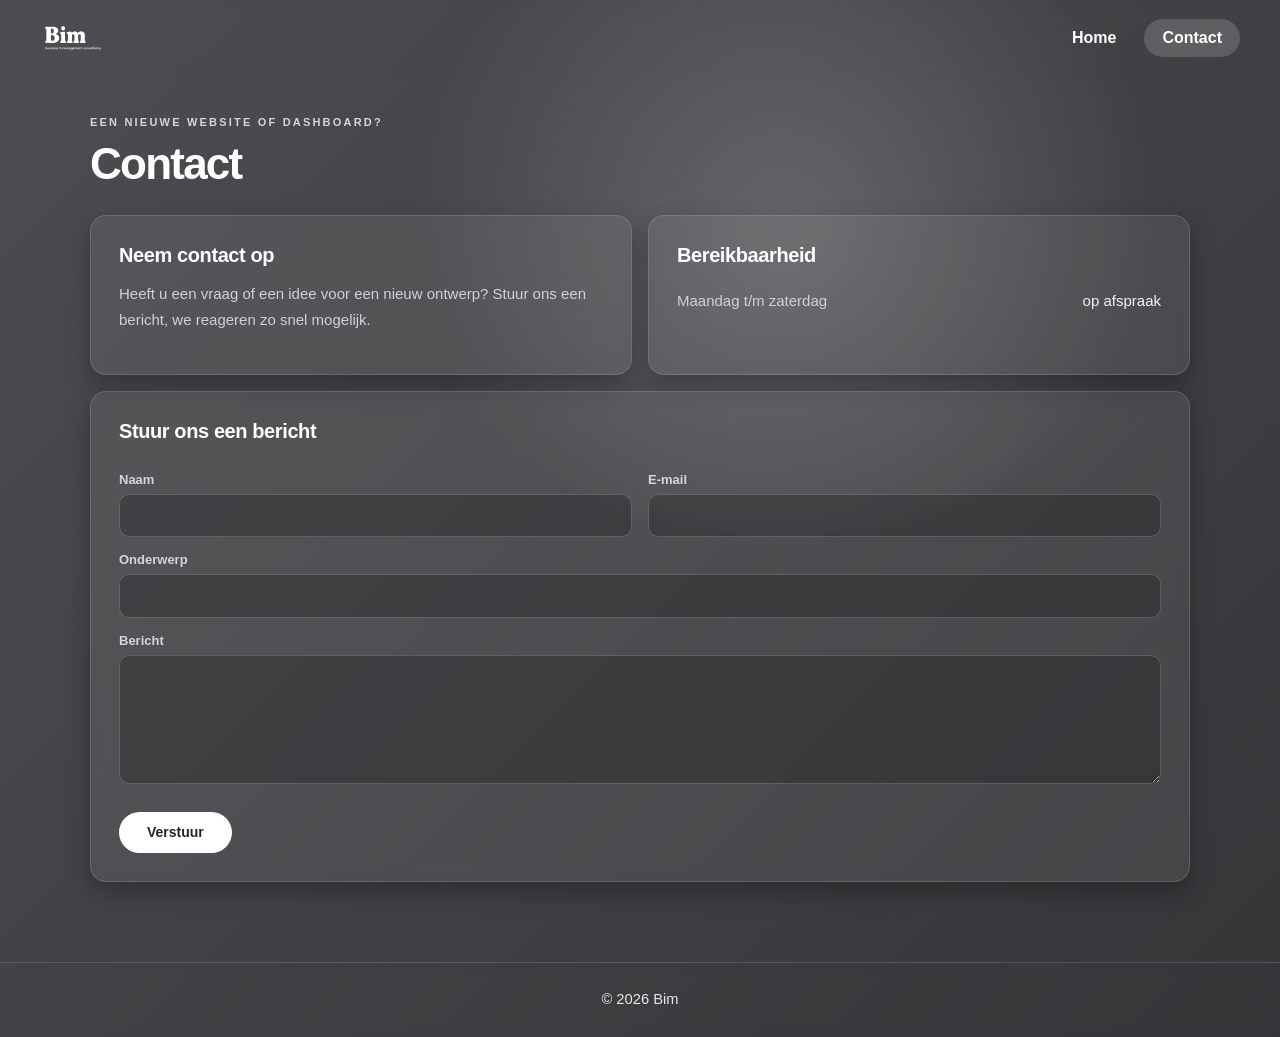
==== contact.html @ 5eb895ed "update" ====
<!DOCTYPE html>
<html lang="nl">

<head>
    <meta charset="UTF-8">
    <meta name="viewport" content="width=device-width, initial-scale=1.0">

    <title>Contact – Bim</title>
    <meta name="description" content="Neem contact op met Bim voor een nieuw webdesign of een dashboard op maat.">

    <link rel="icon" href="images/favicon.ico">
    <link rel="stylesheet" href="css/normalize.css">
    <link rel="stylesheet" href="css/style.css">
    <link rel="stylesheet" href="css/contact.css">
</head>

<body>
    <header class="site-header">
        <div class="header-container">
            <a href="index.html" class="site-logo">
                <img src="images/logo.png" alt="Webdesign">
            </a>

            <nav class="main-nav" aria-label="Hoofdmenu">
                <a href="index.html">Home</a>
                <a href="contact.html" class="active" aria-current="page">Contact</a>
            </nav>
        </div>
    </header>

    <main class="page">
        <p class="eyebrow">Een nieuwe website of dashboard?</p>
        <h1>Contact</h1>

        <div class="contact-wrap">
            <div class="contact-grid">
                <section class="glass">
                    <h2>Neem contact op</h2>
                    <p>Heeft u een vraag of een idee voor een nieuw ontwerp? Stuur ons een bericht, we reageren zo snel mogelijk.</p>
                    <!-- <ul class="contact-list">
                        <li><span>E-mail</span><a href="mailto:info@voorbeeld.nl">info@voorbeeld.nl</a></li>
                        <li><span>Telefoon</span><a href="tel:+31600000000">06 00 00 00 00</a></li>
                        <li><span>Plaats</span><span>Apeldoorn</span></li>
                    </ul> -->
                </section>

                <section class="glass">
                    <h2>Bereikbaarheid</h2>
                    <ul class="contact-list">
                        <li><span>Maandag t/m zaterdag</span><span>op afspraak</span></li>
                        <!-- <li><span>Zaterdag</span><span>Op afspraak</span></li>
                        <li><span>Zondag</span><span>Gesloten</span></li> -->
                    </ul>
                </section>
            </div>

            <section class="glass">
                <h2>Stuur ons een bericht</h2>
                <!-- Vervang de actie door je eigen formsubmit-adres -->
                <form class="contact-form" action="https://formsubmit.co/JOUW-EMAILADRES" method="POST">
                    <input type="hidden" name="_captcha" value="true">
                    <input type="hidden" name="_template" value="table">
                    <input type="hidden" name="_subject" value="Nieuw bericht via Bim">
                    <input class="honeypot" type="text" name="_honey" tabindex="-1" autocomplete="off" aria-hidden="true">

                    <div class="form-row">
                        <div>
                            <label for="name">Naam</label>
                            <input type="text" id="name" name="name" autocomplete="name" required>
                        </div>
                        <div>
                            <label for="email">E-mail</label>
                            <input type="email" id="email" name="email" autocomplete="email" required>
                        </div>
                    </div>

                    <label for="subject">Onderwerp</label>
                    <input type="text" id="subject" name="subject" required>

                    <label for="message">Bericht</label>
                    <textarea id="message" name="message" rows="6" required></textarea>

                    <button class="send-btn" type="submit">Verstuur</button>
                </form>
            </section>
        </div>
    </main>

    <footer class="site-footer">
        <div class="container footer-content">
            <p>© 2026 Bim</p>
        </div>
    </footer>
</body>

</html>
---- css/style.css ----
* { box-sizing: border-box; }

html { min-height: 100%; overflow-x: clip; }

body {
  margin: 0;
  min-height: 100vh;
  display: flex;
  flex-direction: column;
  font-family: Inter, Arial, Helvetica, sans-serif;
  color: #f4f5f6;
  background: linear-gradient(135deg, #4b4d50 0%, #343638 100%);
}

/* ---------- HEADER ---------- */
.site-header {
  position: sticky;
  top: 0;
  left: 0;
  z-index: 1000;
  flex-shrink: 0;
  width: 100%;
  min-height: 76px;
  background: transparent;
  backdrop-filter: blur(6px);
  -webkit-backdrop-filter: blur(6px);
}

.header-container {
  width: min(1200px, calc(100% - 40px));
  min-height: 76px;
  margin: 0 auto;
  display: flex;
  align-items: center;
  justify-content: space-between;
  gap: 25px;
}

/* Logo heeft een witte achtergrond: toon het in originele kleuren op een wit label */
.site-logo img {
  display: block;
  width: 80px;
  height: auto;
  filter: none;
  background: #ffffff;
  border-radius: 8px;
  padding: 4px;
}

.main-nav { display: flex; align-items: center; gap: 10px; }

.main-nav a {
  color: #ffffff;
  text-decoration: none;
  font-size: 16px;
  font-weight: 600;
  padding: 10px 18px;
  border-radius: 30px;
  transition: background 0.3s ease, color 0.3s ease;
}

.main-nav a:hover,
.main-nav a.active { background: rgba(255, 255, 255, 0.16); color: #ffffff; }

/* ---------- HOOFDCONTAINER ---------- */
main.page {
  position: relative;
  flex: 1;
  width: 100%;
  margin: 0;
  padding: 20px 0 0;
  background: transparent;
  box-shadow: none;
  border-radius: 0;
  overflow-x: clip;
  isolation: isolate;
}

main.page::before {
  content: "";
  position: absolute;
  width: 780px;
  height: 620px;
  top: -160px;
  right: 8%;
  border-radius: 50%;
  background: radial-gradient(circle, rgba(220, 223, 226, 0.22) 0%, rgba(180, 183, 187, 0.08) 55%, transparent 75%);
  pointer-events: none;
  z-index: -1;
}

main.page > .eyebrow,
main.page > h1,
main.page > .gallery,
main.page > .hint {
  width: min(1100px, calc(100% - 40px));
  margin-left: auto;
  margin-right: auto;
}

.eyebrow {
  margin-top: 20px;
  margin-bottom: 12px;
  color: #d4d7da;
  font-size: 11px;
  font-weight: 700;
  letter-spacing: 0.2em;
  text-transform: uppercase;
}

h1 {
  margin-top: 0;
  margin-bottom: 28px;
  color: #ffffff;
  font-size: clamp(30px, 4.5vw, 44px);
  font-weight: 800;
  line-height: 1.06;
  letter-spacing: -0.04em;
}

/* ---------- AUTO GALERIJ ---------- */
.gallery { display: flex; gap: 10px; height: clamp(220px, 32vw, 310px); margin-bottom: 24px; }

.card {
  position: relative;
  flex: 1;
  min-width: 0;
  overflow: hidden;
  border-radius: 12px;
  background: #3a3c3f;
  box-shadow: 0 10px 24px rgba(0, 0, 0, 0.28);
  transition: flex 0.65s cubic-bezier(0.2, 0.8, 0.2, 1), transform 0.4s ease;
  isolation: isolate;
}

.card:hover { flex: 3.5; transform: translateY(-3px); }

.card img {
  width: 100%;
  height: 100%;
  display: block;
  object-fit: cover;
  filter: grayscale(1) brightness(0.78);
  transition: filter 0.55s ease, transform 0.8s ease;
}

.card:hover img { filter: grayscale(0) brightness(1); transform: scale(1.055); }

.card::after {
  content: "";
  position: absolute;
  inset: 45% 0 0;
  background: linear-gradient(transparent, rgba(20, 21, 23, 0.75));
  opacity: 0;
  transition: opacity 0.4s ease;
  pointer-events: none;
}

.card:hover::after { opacity: 1; }

.card span {
  position: absolute;
  z-index: 2;
  left: 15px;
  bottom: 14px;
  color: #ffffff;
  font-size: 12px;
  font-weight: 700;
  letter-spacing: 0.08em;
  text-transform: uppercase;
  white-space: nowrap;
  opacity: 0;
  transform: translateY(7px);
  transition: opacity 0.35s ease, transform 0.35s ease;
}

.card:hover span { opacity: 1; transform: translateY(0); }

.hint { margin-top: 18px; margin-bottom: 56px; color: #cfd2d6; font-size: 12px; text-align: center; }

/* ---------- STRANDFOTO + TEKST ---------- */
.banner-break {
  position: relative;
  width: 100%;
  min-height: 440px;
  display: flex;
  align-items: center;
  justify-content: center;
  text-align: center;
  overflow: hidden;
}

.banner-break .banner-bg {
  position: absolute;
  inset: 0;
  width: 100%;
  height: 100%;
  object-fit: cover;
  z-index: 0;
}

.banner-break::after { content: ""; position: absolute; inset: 0; background: rgba(0, 0, 0, 0.35); z-index: 1; }

.banner-break .intro-text { position: relative; z-index: 2; max-width: 650px; margin: 0 auto; padding: 3rem 1.5rem; }

.intro-text h2 {
  margin: 0 0 18px;
  color: #ffffff;
  font-family: Georgia, serif;
  font-size: clamp(27px, 4vw, 38px);
}

.intro-text p:not(.eyebrow) { margin: 0; color: #f0f2f5; font-size: 15px; line-height: 1.9; }

/* ---------- AUTO5 ACHTERGROND + FLIPBOOK ---------- */
.lower-section {
  position: relative;
  width: 100%;
  background-image: url('../images/auto5.avif');
  background-size: cover;
  background-position: center;
  padding: 4.5rem 1.5rem 6rem;
  overflow: hidden;
}

.lower-section::before {
  content: "";
  position: absolute;
  inset: 0;
  background: linear-gradient(25deg, rgba(0, 0, 0, 0.88) 0%, rgba(84, 81, 78, 0.72) 48%, rgba(235, 235, 235, 0.563) 50%, rgba(220, 220, 220, 0.75) 100%);
  z-index: 0;
  pointer-events: none;
}

.book-section { position: relative; z-index: 1; display: flex; flex-direction: column; align-items: center; padding-bottom: 30px; }

.book-section h2 {
  font-family: Arial, sans-serif;
  font-size: 13px;
  letter-spacing: 4px;
  color: #222426;
  font-weight: 700;
  margin-bottom: 40px;
  text-align: center;
}

.flipbook { position: relative; width: min(460px, 100%); aspect-ratio: 600 / 410; perspective: 1800px; cursor: pointer; }

.flip-canvas {
  display: block;
  width: 100%;
  height: 100%;
  transition: transform 1.1s cubic-bezier(0.4, 0, 0.2, 1);
  filter: drop-shadow(0 18px 18px rgba(0, 0, 0, 0.35));
}

.leaf {
  position: absolute;
  inset: 0;
  transform-origin: left center;
  transform-style: preserve-3d;
  transition: transform 0.8s cubic-bezier(0.2, 0.7, 0.2, 1);
  z-index: calc(10 - var(--i));
}

.leaf .front,
.leaf .back {
  position: absolute;
  inset: 0;
  backface-visibility: hidden;
  border-radius: 4px 12px 12px 4px;
  overflow: hidden;
  box-shadow: 0 10px 25px rgba(0, 0, 0, 0.35);
}

.leaf .back { transform: rotateY(180deg); border-radius: 12px 4px 4px 12px; }

.photo-leaf { position: relative; }
.photo-leaf img { width: 100%; height: 100%; object-fit: cover; display: block; }

.photo-leaf::after {
  content: "";
  position: absolute;
  inset: 38% 0 0;
  background: linear-gradient(transparent, rgba(0, 0, 0, 0.8));
  pointer-events: none;
}

.page-text {
  position: absolute;
  left: 18px;
  right: 18px;
  bottom: 18px;
  z-index: 2;
  color: #ffffff;
  text-align: left;
  pointer-events: none;
}

.page-tag {
  display: inline-block;
  font-size: 10px;
  font-weight: 700;
  letter-spacing: 0.16em;
  text-transform: uppercase;
  color: #d4d7da;
  margin-bottom: 5px;
}

.page-text h3 { margin: 0 0 5px; font-size: 18px; font-weight: 800; line-height: 1.15; }
.page-text p { margin: 0; font-size: 12px; line-height: 1.45; color: #f0f2f5; }

.book-controls { margin-top: 28px; display: flex; gap: 14px; }

.book-controls button {
  padding: 10px 20px;
  border: none;
  border-radius: 30px;
  background: #232527;
  color: #ffffff;
  font-size: 13px;
  font-weight: 600;
  cursor: pointer;
  transition: background 0.3s ease, transform 0.2s ease;
}

.book-controls button:hover { background: #000000; transform: translateY(-2px); }
.book-controls button:disabled { opacity: 0.35; cursor: default; transform: none; }

/* ---------- TELEFOON MOCKUP ---------- */
.phone-showcase {
  position: relative;
  width: 100%;
  padding: 5rem 20px 4.5rem;
  background: linear-gradient(135deg, #4b4d50 0%, #343638 100%);
  text-align: center;
  overflow: hidden;
  isolation: isolate;
}

.phone-showcase::before {
  content: "";
  position: absolute;
  width: 720px;
  height: 580px;
  top: -120px;
  left: 10%;
  border-radius: 50%;
  background: radial-gradient(circle, rgba(220, 223, 226, 0.2) 0%, rgba(180, 183, 187, 0.07) 55%, transparent 75%);
  pointer-events: none;
  z-index: -1;
}

.showcase-header { max-width: 600px; margin: 0 auto 10px; }
.showcase-header .eyebrow { margin-top: 0; }

.showcase-header h2 {
  margin: 0;
  color: #ffffff;
  font-size: clamp(26px, 4vw, 36px);
  font-weight: 800;
  letter-spacing: -0.03em;
}

/* Lettergrootte volgt de breedte van de telefoon: zelfde verhouding op laptop en mobiel */
.stage {
  --pw: min(58vw, 260px);
  --fs: calc(var(--pw) * 0.86);
  --bezel: calc(var(--pw) * 0.005);
  position: relative;
  width: 100%;
  max-width: 900px;
  margin: 20px auto 0;
  padding-top: calc(var(--fs) * 0.65); /* kleiner getal = telefoon bedekt meer van de letters */
  display: flex;
  justify-content: center;
}

/* "Bim" in kleurverloop, gecentreerd, half achter de telefoon */
.word {
  position: absolute;
  top: 0;
  left: 50%;
  transform: translateX(-50%);
  padding: 0.1em 0.05em;
  font-family: Inter, "Arial Black", Arial, sans-serif;
  font-size: var(--fs);
  font-weight: 900;
  letter-spacing: -0.04em;
  line-height: 1;
  background: linear-gradient(90deg, #1e4b87 0%, #1e4b87 22%, #2e8fa0 50%, #8fc08a 80%, #a9d3a0 100%);
  -webkit-background-clip: text;
  background-clip: text;
  color: transparent;
  pointer-events: none;
  user-select: none;
  white-space: nowrap;
  z-index: 0;
}

.phone {
  position: relative;
  z-index: 1;
  width: var(--pw);
  aspect-ratio: 9 / 19.8;
  padding: var(--bezel);
  background: #08080a;
  border-radius: 11% / 5%;
  box-shadow: 0 0 0 2px #d8d5df, 0 0 0 3px #9b97a6, 0 20px 40px rgba(0, 0, 0, 0.45);
  will-change: transform;
}

.phone::before,
.phone::after {
  content: "";
  position: absolute;
  right: -5px;
  width: 3px;
  background: #bdb9c6;
  border-radius: 0 2px 2px 0;
}

.phone::before { top: 22%; height: 6%; }
.phone::after { top: 32%; height: 11%; }

.screen {
  position: relative;
  width: 100%;
  height: 100%;
  border-radius: calc(11% - var(--bezel)) / calc(5% - var(--bezel));
  overflow: hidden;
  background: linear-gradient(135deg, #4b4d50 0%, #343638 100%);
}

.notch {
  position: absolute;
  top: 0;
  left: 50%;
  z-index: 5;
  width: 15%;
  height: 3%;
  transform: translateX(-50%);
  background: #08080a;
  border-radius: 0 0 100% 100%;
  pointer-events: none;
}

/* Tijd linksboven */
.status-time {
  position: absolute;
  top: 0;
  left: 0;
  right: 0;
  z-index: 4;
  padding: calc(var(--pw) * 0.045) 0 calc(var(--pw) * 0.03) calc(var(--pw) * 0.11);
  color: #ffffff;
  font-size: calc(var(--pw) * 0.042);
  font-weight: 700;
  line-height: 1;
  letter-spacing: 0.01em;
  background: linear-gradient(#4b4d50 55%, rgba(75, 77, 80, 0));
  pointer-events: none;
}

/* Balkje midden onderaan */
.home-bar {
  position: absolute;
  bottom: calc(var(--pw) * 0.03);
  left: 50%;
  z-index: 5;
  width: 34%;
  height: calc(var(--pw) * 0.016);
  min-height: 3px;
  transform: translateX(-50%);
  background: rgba(255, 255, 255, 0.85);
  border-radius: 999px;
  pointer-events: none;
}

.phone-scroll {
  width: 100%;
  height: 100%;
  overflow-y: auto;
  overflow-x: hidden;
  text-align: left;
  scrollbar-width: thin;
  scrollbar-color: rgba(255, 255, 255, 0.35) transparent;
}

.phone-scroll::-webkit-scrollbar { width: 4px; }
.phone-scroll::-webkit-scrollbar-track { background: transparent; margin: 14px 0; }
.phone-scroll::-webkit-scrollbar-thumb { background: rgba(255, 255, 255, 0.32); border-radius: 999px; }
.phone-scroll::-webkit-scrollbar-thumb:hover { background: rgba(255, 255, 255, 0.55); }

.p-header { display: flex; flex-direction: column; align-items: center; gap: 8px; padding: 34px 12px 10px; }

/* Zelfde logo-aanpak als in de header */
.p-header img {
  width: 56px;
  height: auto;
  filter: none;
  background: #ffffff;
  border-radius: 6px;
  padding: 3px;
}

.p-nav { display: flex; gap: 6px; }
.p-nav span { font-size: 10px; font-weight: 600; color: #ffffff; padding: 4px 10px; border-radius: 20px; }
.p-nav span.active { background: rgba(255, 255, 255, 0.16); }

.p-hero { padding: 10px 14px 18px; }

.p-eyebrow {
  margin: 0 0 6px;
  color: #d4d7da;
  font-size: 7.5px;
  font-weight: 700;
  letter-spacing: 0.16em;
  text-transform: uppercase;
}

.p-hero h3 {
  margin: 0 0 14px;
  color: #ffffff;
  font-size: 24px;
  font-weight: 800;
  letter-spacing: -0.04em;
  line-height: 1;
}

.p-gallery { display: flex; gap: 4px; height: 135px; margin-bottom: 12px; }

.p-card {
  position: relative;
  flex: 1;
  min-width: 0;
  border-radius: 7px;
  overflow: hidden;
  background: #3a3c3f;
  transition: flex 0.5s cubic-bezier(0.2, 0.8, 0.2, 1);
}

.p-card:hover { flex: 3.2; }

.p-card img {
  width: 100%;
  height: 100%;
  object-fit: cover;
  display: block;
  filter: grayscale(1) brightness(0.8);
  transition: filter 0.4s ease;
}

.p-card:hover img { filter: grayscale(0) brightness(1); }

.p-card span {
  position: absolute;
  left: 6px;
  bottom: 6px;
  color: #ffffff;
  font-size: 7px;
  font-weight: 700;
  letter-spacing: 0.06em;
  text-transform: uppercase;
  white-space: nowrap;
  opacity: 0;
  transition: opacity 0.3s ease;
}

.p-card:hover span { opacity: 1; }

.p-hint { margin: 0; color: #cfd2d6; font-size: 9px; line-height: 1.45; text-align: center; }

.p-banner {
  position: relative;
  min-height: 240px;
  display: flex;
  align-items: center;
  justify-content: center;
  text-align: center;
  overflow: hidden;
}

.p-banner img { position: absolute; inset: 0; width: 100%; height: 100%; object-fit: cover; }
.p-banner::after { content: ""; position: absolute; inset: 0; background: rgba(0, 0, 0, 0.38); }
.p-banner-text { position: relative; z-index: 2; padding: 24px 14px; }

.p-banner-text h4 {
  margin: 0 0 8px;
  color: #ffffff;
  font-family: Georgia, serif;
  font-size: 19px;
}

.p-banner-text p:not(.p-eyebrow) { margin: 0; color: #f0f2f5; font-size: 10px; line-height: 1.65; }

/* Scroll-animatie: alleen de telefoon drijft mee, de tekst "Bim" blijft gecentreerd */
@keyframes phone-drift {
  to { transform: translateY(24px); }
}

@supports (animation-timeline: view()) {
  @media (prefers-reduced-motion: no-preference) {
    .phone {
      animation: phone-drift linear both;
      animation-timeline: view();
      animation-range: entry 0% exit 100%;
    }
  }
}

/* ---------- FOOTER ---------- */
.site-footer {
  position: relative;
  z-index: 10;
  width: 100%;
  margin-top: 0;
  flex-shrink: 0;
  background: transparent;
  backdrop-filter: blur(6px);
  -webkit-backdrop-filter: blur(6px);
  border-top: 1px solid rgba(255, 255, 255, 0.14);
  padding: 14px 0;
  font-size: 0.92rem;
  color: #e4e6e8;
}

.footer-content {
  width: min(1200px, calc(100% - 40px));
  margin: 0 auto;
  display: flex;
  justify-content: center;
  gap: 12px;
  flex-wrap: wrap;
}

.site-footer a { color: #ffffff; }

/* ---------- RESPONSIVE ---------- */
@media (max-width: 750px) {
  .header-container { flex-direction: column; padding: 12px 0; gap: 10px; }
  .main-nav { justify-content: center; flex-wrap: wrap; }
  .main-nav a { font-size: 13px; padding: 9px 12px; }
}

@media (max-width: 560px) {
  .gallery { height: 190px; gap: 5px; }
  .card:hover { flex: 3; }
  .card span { left: 8px; bottom: 9px; font-size: 9px; }
  .page-text { left: 12px; right: 12px; bottom: 12px; }
  .page-text h3 { font-size: 15px; }
  .page-text p { font-size: 11px; }
}


.site-logo img {
  display: block;
  width: 65px;
  height: auto;
  filter: brightness(0) invert(1);
}

.main-nav {
  display: flex;
  align-items: center;
  gap: 10px;
}


/* 1. LOGO ZONDER WIT VAKJE (WITTE TEKST) */
.site-logo img {
  display: block;
  width: 65px;
  height: auto;
  background: transparent;
  padding: 0;
  border-radius: 0;
  filter: brightness(0) invert(1);
}

.p-header img {
  width: 48px;
  height: auto;
  background: transparent;
  padding: 0;
  border-radius: 0;
  filter: brightness(0) invert(1);
}

/* 2. ZWARTE TEKST ACHTER DE TELEFOON */
.word {
  position: absolute;
  top: 0;
  left: 50%;
  transform: translateX(-50%);
  padding: 0.1em 0.05em;
  font-family: Inter, "Arial Black", Arial, sans-serif;
  font-size: var(--fs);
  font-weight: 900;
  letter-spacing: -0.04em;
  line-height: 1;
  color: #18191b;
  background: none;
  -webkit-background-clip: border-box;
  background-clip: border-box;
  pointer-events: none;
  user-select: none;
  white-space: nowrap;
  z-index: 0;
}

/* 3. SUBTIELE MOBIELE SCROLLBAR OP LAPTOP */
.phone-scroll {
  width: 100%;
  height: 100%;
  overflow-y: auto;
  overflow-x: hidden;
  text-align: left;
  -webkit-overflow-scrolling: touch;
  scrollbar-width: thin;
  scrollbar-color: rgba(255, 255, 255, 0.25) transparent;
}

.phone-scroll::-webkit-scrollbar {
  width: 3px;
}

.phone-scroll::-webkit-scrollbar-track {
  background: transparent;
  margin: 16px 0;
}

.phone-scroll::-webkit-scrollbar-thumb {
  background: rgba(255, 255, 255, 0.25);
  border-radius: 999px;
}

.phone-scroll::-webkit-scrollbar-thumb:hover {
  background: rgba(255, 255, 255, 0.45);
}

/* 4. TIJD LINKSBOVEN IN DE TELEFOON */
.status-time {
  position: absolute;
  top: 0;
  left: 0;
  right: 0;
  z-index: 4;
  text-align: left;
  padding: calc(var(--pw) * 0.048) 0 calc(var(--pw) * 0.03) calc(var(--pw) * 0.09);
  color: #ffffff;
  font-size: calc(var(--pw) * 0.042);
  font-weight: 700;
  line-height: 1;
  letter-spacing: 0.01em;
  background: linear-gradient(#4b4d50 55%, rgba(75, 77, 80, 0));
  pointer-events: none;
}


/* 1. LICHTGRIJZE BIM-LETTERS MIDDEN ACHTER DE TELEFOON */
.word {
  position: absolute;
  top: 0;
  left: 50%;
  transform: translateX(-50%);
  width: 100%;
  text-align: center;
  padding: 0;
  font-family: Inter, "Arial Black", Arial, sans-serif;
  font-size: var(--fs);
  font-weight: 900;
  letter-spacing: -0.02em;
  line-height: 0.95;
  text-transform: uppercase;
  color: rgba(255, 255, 255, 0.14);
  background: none;
  -webkit-background-clip: border-box;
  background-clip: border-box;
  pointer-events: none;
  user-select: none;
  white-space: nowrap;
  z-index: 0;
}

/* 2. ULTRA-DUNNE LICHTGRIJZE SCROLLBAR (FIJNE LIJN) */
.phone-scroll {
  width: 100%;
  height: 100%;
  overflow-y: auto;
  overflow-x: hidden;
  text-align: left;
  -webkit-overflow-scrolling: touch;
  scrollbar-width: thin;
  scrollbar-color: rgba(255, 255, 255, 0.3) transparent;
}

.phone-scroll::-webkit-scrollbar {
  width: 0.05px;
}

.phone-scroll::-webkit-scrollbar-track {
  background: transparent;
  margin: 22px 0;
}

.phone-scroll::-webkit-scrollbar-thumb {
  background: rgba(255, 255, 255, 0.35);
  border-radius: 999px;
}

.phone-scroll::-webkit-scrollbar-thumb:hover {
  background: rgba(255, 255, 255, 0.6);
}


.phone-scroll {
  width: 100%;
  height: 100%;
  overflow-y: auto;
  overflow-x: hidden;
  text-align: left;
  -webkit-overflow-scrolling: touch;
}

/* Voor Chrome, Edge en Safari: heel smal & lichtgrijs doorzichtig */
.phone-scroll::-webkit-scrollbar {
  width: 0.15px;
}

.phone-scroll::-webkit-scrollbar-track {
  background: transparent;
  margin: 24px 0;
}

.phone-scroll::-webkit-scrollbar-thumb {
  background: rgba(255, 255, 255, 0.2);
  border-radius: 999px;
}

.phone-scroll::-webkit-scrollbar-thumb:hover {
  background: rgba(255, 255, 255, 0.35);
}

/* Alleen voor Firefox (die geen webkit-scrollbar ondersteunt) */
@supports not selector(::-webkit-scrollbar) {
  .phone-scroll {
    scrollbar-width: thin;
    scrollbar-color: rgba(255, 255, 255, 0.2) transparent;
  }
}


.phone-scroll {
  width: 100%;
  height: 100%;
  overflow-y: auto;
  overflow-x: hidden;
  text-align: left;
  -webkit-overflow-scrolling: touch;
}

/* Chrome, Edge & Safari: standaard onzichtbaar */
.phone-scroll::-webkit-scrollbar {
  width: 2px;
}

.phone-scroll::-webkit-scrollbar-track {
  background: transparent;
  margin: 24px 0;
}

.phone-scroll::-webkit-scrollbar-thumb {
  background: transparent;
  border-radius: 999px;
}

/* Alleen zichtbaar bij hover over de telefoon */
.phone:hover .phone-scroll::-webkit-scrollbar-thumb {
  background: rgba(255, 255, 255, 0.25);
}

/* Firefox fallback */
@supports not selector(::-webkit-scrollbar) {
  .phone-scroll {
    scrollbar-width: none;
  }
  .phone:hover .phone-scroll {
    scrollbar-width: thin;
    scrollbar-color: rgba(255, 255, 255, 0.25) transparent;
  }
}
---- css/contact.css ----
/* Contactpagina – bouwt voort op style2.css */
.contact-wrap {
  width: min(1100px, calc(100% - 40px));
  margin: 0 auto;
  padding-bottom: 5rem;
}

.contact-grid {
  display: grid;
  grid-template-columns: 1fr 1fr;
  gap: 16px;
  margin-bottom: 16px;
}

.glass {
  background: rgba(255, 255, 255, 0.07);
  border: 1px solid rgba(255, 255, 255, 0.14);
  border-radius: 16px;
  padding: 28px;
  backdrop-filter: blur(6px);
  -webkit-backdrop-filter: blur(6px);
  box-shadow: 0 10px 24px rgba(0, 0, 0, 0.28);
}

.glass h2 {
  margin: 0 0 14px;
  color: #ffffff;
  font-size: 1.25rem;
  font-weight: 800;
  letter-spacing: -0.02em;
}

.glass p {
  margin: 0 0 14px;
  color: #cfd2d6;
  font-size: 15px;
  line-height: 1.7;
}

.contact-list {
  list-style: none;
  margin: 0;
  padding: 0;
}

.contact-list li {
  display: flex;
  justify-content: space-between;
  gap: 16px;
  padding: 11px 0;
  border-bottom: 1px solid rgba(255, 255, 255, 0.12);
  color: #f0f2f5;
  font-size: 15px;
}

.contact-list li:last-child {
  border-bottom: none;
}

.contact-list li span:first-child {
  color: #cfd2d6;
}

.contact-list a {
  color: #ffffff;
  text-decoration: none;
  font-weight: 600;
}

.contact-list a:hover {
  text-decoration: underline;
}

/* Formulier */
.contact-form label {
  display: block;
  margin: 16px 0 6px;
  color: #d4d7da;
  font-size: 13px;
  font-weight: 600;
}

.contact-form input[type="text"],
.contact-form input[type="email"],
.contact-form textarea {
  width: 100%;
  padding: 12px 14px;
  border: 1px solid rgba(255, 255, 255, 0.18);
  border-radius: 10px;
  background: rgba(0, 0, 0, 0.22);
  color: #ffffff;
  font: inherit;
  font-size: 15px;
  transition: border-color 0.3s ease, background 0.3s ease;
}

.contact-form textarea {
  resize: vertical;
}

.contact-form input:focus,
.contact-form textarea:focus {
  outline: none;
  border-color: #ffffff;
  background: rgba(0, 0, 0, 0.35);
}

.form-row {
  display: grid;
  grid-template-columns: 1fr 1fr;
  gap: 16px;
}

.send-btn {
  margin-top: 24px;
  padding: 12px 28px;
  border: none;
  border-radius: 30px;
  background: #ffffff;
  color: #232527;
  font-size: 14px;
  font-weight: 700;
  cursor: pointer;
  transition: transform 0.2s ease, background 0.3s ease;
}

.send-btn:hover {
  background: #e4e6e8;
  transform: translateY(-2px);
}

.honeypot {
  position: absolute;
  left: -9999px;
}

@media (max-width: 750px) {
  .contact-grid,
  .form-row {
    grid-template-columns: 1fr;
    gap: 0;
  }

  .contact-grid {
    gap: 16px;
  }

  .glass {
    padding: 22px;
  }
}
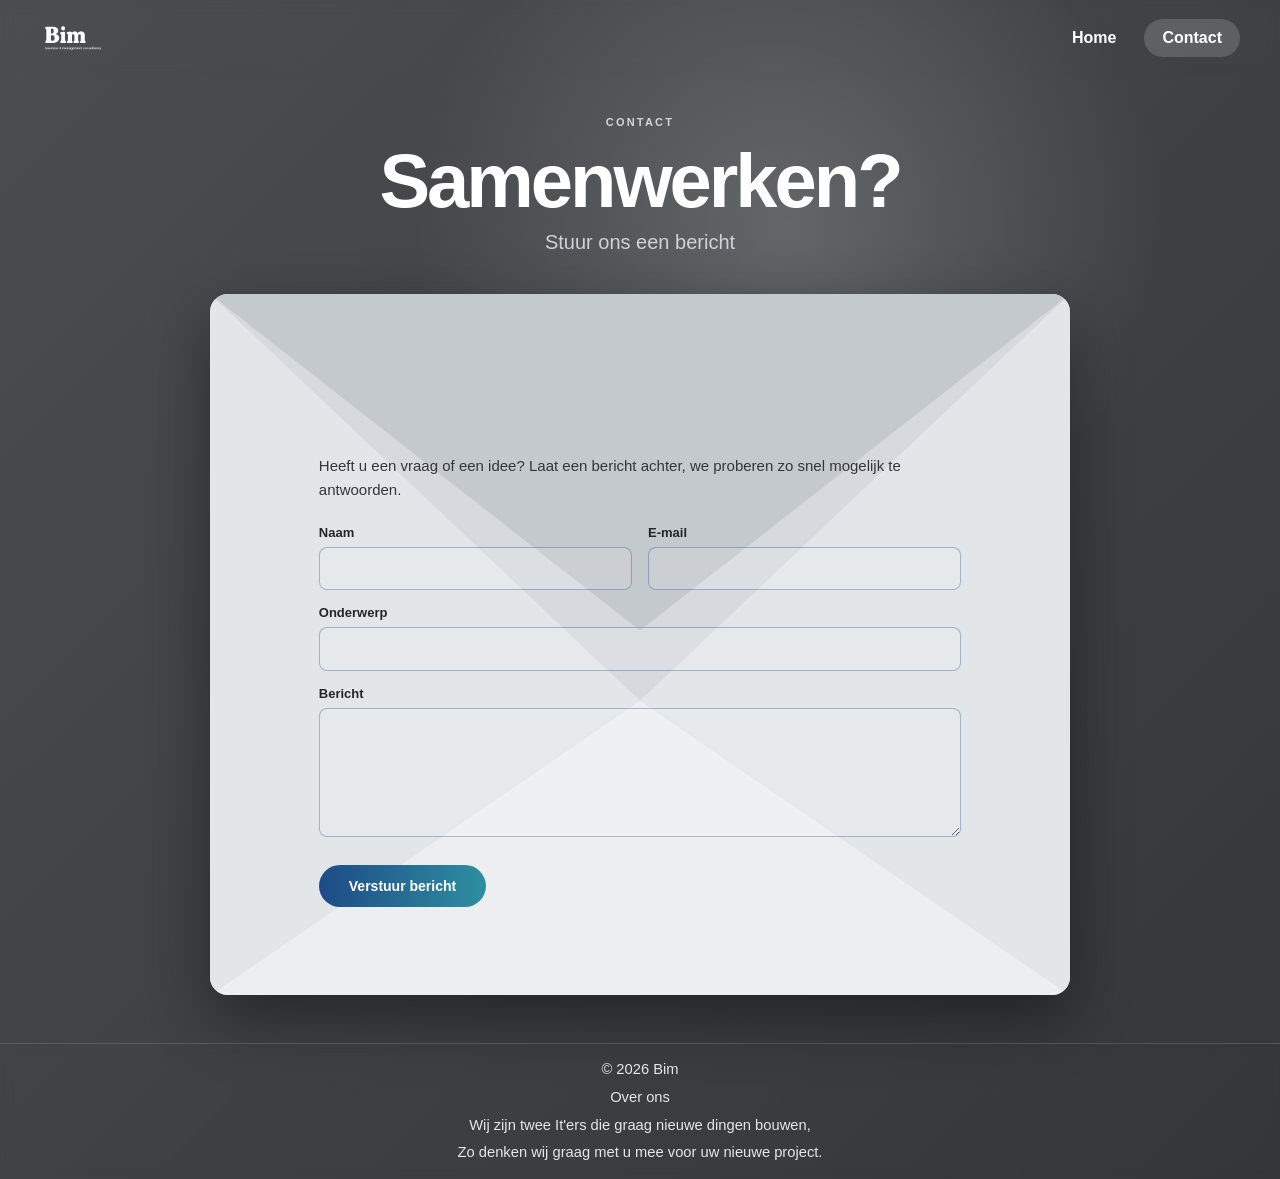
==== commit d53e0967: "update" ====
--- a/contact.html
+++ b/contact.html
@@ -6,7 +6,8 @@
     <meta name="viewport" content="width=device-width, initial-scale=1.0">
 
     <title>Contact – Bim</title>
-    <meta name="description" content="Neem contact op met Bim voor een nieuw webdesign of een dashboard op maat.">
+    <meta name="description"
+        content="Samenwerken? Stuur ons een bericht voor een nieuw webdesign of een dashboard op maat.">
 
     <link rel="icon" href="images/favicon.ico">
     <link rel="stylesheet" href="css/normalize.css">
@@ -29,39 +30,34 @@
     </header>
 
     <main class="page">
-        <p class="eyebrow">Een nieuwe website of dashboard?</p>
-        <h1>Contact</h1>
+        <div class="contact-hero">
+            <p class="eyebrow">Contact</p>
+            <h1>Samenwerken?</h1>
+            <p class="sub">Stuur ons een bericht</p>
+        </div>
 
-        <div class="contact-wrap">
-            <div class="contact-grid">
-                <section class="glass">
-                    <h2>Neem contact op</h2>
-                    <p>Heeft u een vraag of een idee voor een nieuw ontwerp? Stuur ons een bericht, we reageren zo snel mogelijk.</p>
-                    <!-- <ul class="contact-list">
-                        <li><span>E-mail</span><a href="mailto:info@voorbeeld.nl">info@voorbeeld.nl</a></li>
-                        <li><span>Telefoon</span><a href="tel:+31600000000">06 00 00 00 00</a></li>
-                        <li><span>Plaats</span><span>Apeldoorn</span></li>
-                    </ul> -->
-                </section>
+        <!-- ENVELOP MET BRIEF (HET FORMULIER) -->
+        <div class="envelope">
+            <svg class="envelope-art" viewBox="0 0 100 100" preserveAspectRatio="none" aria-hidden="true">
+                <rect width="100" height="100" fill="#d6dade" />
+                <polygon points="0,0 100,0 50,48" fill="#c4c9ce" />
+                <polygon points="0,0 50,58 0,100" fill="#e3e6e9" />
+                <polygon points="100,0 50,58 100,100" fill="#e3e6e9" />
+                <polygon points="0,100 50,58 100,100" fill="#eceef0" />
+            </svg>
 
-                <section class="glass">
-                    <h2>Bereikbaarheid</h2>
-                    <ul class="contact-list">
-                        <li><span>Maandag t/m zaterdag</span><span>op afspraak</span></li>
-                        <!-- <li><span>Zaterdag</span><span>Op afspraak</span></li>
-                        <li><span>Zondag</span><span>Gesloten</span></li> -->
-                    </ul>
-                </section>
-            </div>
+            <section class="letter">
+                <!-- <h2>Gesprek?</h2> -->
+                <p class="letter-intro">Heeft u een vraag of een idee? Laat een bericht achter, we proberen zo snel
+                    mogelijk te antwoorden.</p>
 
-            <section class="glass">
-                <h2>Stuur ons een bericht</h2>
                 <!-- Vervang de actie door je eigen formsubmit-adres -->
                 <form class="contact-form" action="https://formsubmit.co/JOUW-EMAILADRES" method="POST">
                     <input type="hidden" name="_captcha" value="true">
                     <input type="hidden" name="_template" value="table">
                     <input type="hidden" name="_subject" value="Nieuw bericht via Bim">
-                    <input class="honeypot" type="text" name="_honey" tabindex="-1" autocomplete="off" aria-hidden="true">
+                    <input class="honeypot" type="text" name="_honey" tabindex="-1" autocomplete="off"
+                        aria-hidden="true">
 
                     <div class="form-row">
                         <div>
@@ -80,7 +76,7 @@
                     <label for="message">Bericht</label>
                     <textarea id="message" name="message" rows="6" required></textarea>
 
-                    <button class="send-btn" type="submit">Verstuur</button>
+                    <button class="send-btn" type="submit">Verstuur bericht</button>
                 </form>
             </section>
         </div>
@@ -89,8 +85,11 @@
     <footer class="site-footer">
         <div class="container footer-content">
             <p>© 2026 Bim</p>
+            <p>Over ons</p>
+            <p>Wij zijn twee It'ers die graag nieuwe dingen bouwen,</p>
+            <p>Zo denken wij graag met u mee voor uw nieuwe project.</p>
         </div>
     </footer>
 </body>
 
-</html>
+</html>
--- a/css/style.css
+++ b/css/style.css
@@ -216,7 +216,7 @@
 .lower-section {
   position: relative;
   width: 100%;
-  background-image: url('../images/auto5.avif');
+  background-image: url('../images/auto3.avif');
   background-size: cover;
   background-position: center;
   padding: 4.5rem 1.5rem 6rem;
@@ -625,7 +625,7 @@
   color: #e4e6e8;
 }
 
-.footer-content {
+/* .footer-content {
   width: min(1200px, calc(100% - 40px));
   margin: 0 auto;
   display: flex;
@@ -634,7 +634,22 @@
   flex-wrap: wrap;
 }
 
-.site-footer a { color: #ffffff; }
+.site-footer a { color: #ffffff; } */
+
+.footer-content {
+  width: min(1200px, calc(100% - 40px));
+  margin: 0 auto;
+  display: flex;
+  flex-direction: column;
+  align-items: center;
+  gap: 4px;
+  text-align: center;
+}
+
+.footer-content p {
+  margin: 0;
+  line-height: 1.6;
+}
 
 /* ---------- RESPONSIVE ---------- */
 @media (max-width: 750px) {
--- a/css/contact.css
+++ b/css/contact.css
@@ -1,83 +1,80 @@
 /* Contactpagina – bouwt voort op style2.css */
-.contact-wrap {
+
+.contact-hero {
   width: min(1100px, calc(100% - 40px));
-  margin: 0 auto;
-  padding-bottom: 5rem;
+  margin: 0 auto 40px;
+  text-align: center;
 }
 
-.contact-grid {
-  display: grid;
-  grid-template-columns: 1fr 1fr;
-  gap: 16px;
-  margin-bottom: 16px;
+.contact-hero .eyebrow { margin-top: 20px; }
+
+.contact-hero h1 {
+  margin: 0 0 10px;
+  font-size: clamp(40px, 8vw, 76px);
 }
 
-.glass {
-  background: rgba(255, 255, 255, 0.07);
-  border: 1px solid rgba(255, 255, 255, 0.14);
-  border-radius: 16px;
-  padding: 28px;
-  backdrop-filter: blur(6px);
-  -webkit-backdrop-filter: blur(6px);
-  box-shadow: 0 10px 24px rgba(0, 0, 0, 0.28);
+.contact-hero .sub {
+  margin: 0;
+  color: #cfd2d6;
+  font-size: clamp(16px, 2.4vw, 20px);
 }
 
-.glass h2 {
-  margin: 0 0 14px;
-  color: #ffffff;
-  font-size: 1.25rem;
+/* ---------- ENVELOP ---------- */
+.envelope {
+  position: relative;
+  width: min(860px, calc(100% - 40px));
+  margin: 0 auto 48px;
+  padding: clamp(70px, 12vw, 120px) 0 clamp(28px, 5vw, 48px);
+  border-radius: 18px;
+  isolation: isolate;
+  filter: drop-shadow(0 24px 30px rgba(0, 0, 0, 0.4));
+}
+
+.envelope-art {
+  position: absolute;
+  inset: 0;
+  width: 100%;
+  height: 100%;
+  z-index: -1;
+  border-radius: 18px;
+  overflow: hidden;
+}
+
+/* Transparante brief: de envelop is door het formulier heen zichtbaar */
+.letter {
+  position: relative;
+  width: 84%;
+  margin: 0 auto;
+  padding: clamp(22px, 4vw, 40px);
+  background: transparent;
+  color: #232527;
+  border: 0;
+  border-radius: 0;
+  box-shadow: none;
+  transform: none;
+}
+
+.letter h2 {
+  margin: 0 0 8px;
+  color: #1e4b87;
+  font-size: clamp(1.25rem, 3vw, 1.6rem);
   font-weight: 800;
   letter-spacing: -0.02em;
 }
 
-.glass p {
-  margin: 0 0 14px;
-  color: #cfd2d6;
+.letter-intro {
+  margin: 0 0 8px;
+  color: #33363a;
   font-size: 15px;
-  line-height: 1.7;
+  line-height: 1.6;
 }
 
-.contact-list {
-  list-style: none;
-  margin: 0;
-  padding: 0;
-}
-
-.contact-list li {
-  display: flex;
-  justify-content: space-between;
-  gap: 16px;
-  padding: 11px 0;
-  border-bottom: 1px solid rgba(255, 255, 255, 0.12);
-  color: #f0f2f5;
-  font-size: 15px;
-}
-
-.contact-list li:last-child {
-  border-bottom: none;
-}
-
-.contact-list li span:first-child {
-  color: #cfd2d6;
-}
-
-.contact-list a {
-  color: #ffffff;
-  text-decoration: none;
-  font-weight: 600;
-}
-
-.contact-list a:hover {
-  text-decoration: underline;
-}
-
-/* Formulier */
 .contact-form label {
   display: block;
   margin: 16px 0 6px;
-  color: #d4d7da;
+  color: #232527;
   font-size: 13px;
-  font-weight: 600;
+  font-weight: 700;
 }
 
 .contact-form input[type="text"],
@@ -85,24 +82,23 @@
 .contact-form textarea {
   width: 100%;
   padding: 12px 14px;
-  border: 1px solid rgba(255, 255, 255, 0.18);
-  border-radius: 10px;
-  background: rgba(0, 0, 0, 0.22);
-  color: #ffffff;
+  border: 1px solid rgba(30, 75, 135, 0.35);
+  border-radius: 8px;
+  background: rgba(255, 255, 255, 0.12);
+  color: #232527;
   font: inherit;
   font-size: 15px;
-  transition: border-color 0.3s ease, background 0.3s ease;
+  transition: border-color 0.3s ease, background 0.3s ease, box-shadow 0.3s ease;
 }
 
-.contact-form textarea {
-  resize: vertical;
-}
+.contact-form textarea { resize: vertical; }
 
 .contact-form input:focus,
 .contact-form textarea:focus {
   outline: none;
-  border-color: #ffffff;
-  background: rgba(0, 0, 0, 0.35);
+  border-color: #1e4b87;
+  background: rgba(255, 255, 255, 0.28);
+  box-shadow: 0 0 0 3px rgba(46, 143, 160, 0.2);
 }
 
 .form-row {
@@ -113,39 +109,72 @@
 
 .send-btn {
   margin-top: 24px;
-  padding: 12px 28px;
+  padding: 13px 30px;
   border: none;
   border-radius: 30px;
-  background: #ffffff;
-  color: #232527;
+  background: linear-gradient(90deg, #1e4b87, #2e8fa0);
+  color: #ffffff;
   font-size: 14px;
   font-weight: 700;
   cursor: pointer;
-  transition: transform 0.2s ease, background 0.3s ease;
+  transition: transform 0.2s ease, filter 0.3s ease;
 }
 
-.send-btn:hover {
-  background: #e4e6e8;
-  transform: translateY(-2px);
+.send-btn:hover { transform: translateY(-2px); filter: brightness(1.1); }
+
+.honeypot { position: absolute; left: -9999px; }
+
+/* ---------- INFOKAARTEN ONDER DE ENVELOP ---------- */
+.contact-wrap {
+  width: min(860px, calc(100% - 40px));
+  margin: 0 auto;
+  padding-bottom: 5rem;
 }
 
-.honeypot {
-  position: absolute;
-  left: -9999px;
+.contact-grid {
+  display: grid;
+  grid-template-columns: 1fr 1fr;
+  gap: 16px;
 }
 
+.glass {
+  background: rgba(255, 255, 255, 0.07);
+  border: 1px solid rgba(255, 255, 255, 0.14);
+  border-radius: 16px;
+  padding: 26px;
+  backdrop-filter: blur(6px);
+  -webkit-backdrop-filter: blur(6px);
+  box-shadow: 0 10px 24px rgba(0, 0, 0, 0.28);
+}
+
+.glass h2 {
+  margin: 0 0 12px;
+  color: #ffffff;
+  font-size: 1.15rem;
+  font-weight: 800;
+  letter-spacing: -0.02em;
+}
+
+.contact-list { list-style: none; margin: 0; padding: 0; }
+
+.contact-list li {
+  display: flex;
+  justify-content: space-between;
+  gap: 16px;
+  padding: 10px 0;
+  border-bottom: 1px solid rgba(255, 255, 255, 0.12);
+  color: #f0f2f5;
+  font-size: 15px;
+}
+
+.contact-list li:last-child { border-bottom: none; }
+.contact-list li span:first-child { color: #cfd2d6; }
+.contact-list a { color: #ffffff; text-decoration: none; font-weight: 600; }
+.contact-list a:hover { text-decoration: underline; }
+
+/* ---------- RESPONSIVE ---------- */
 @media (max-width: 750px) {
-  .contact-grid,
-  .form-row {
-    grid-template-columns: 1fr;
-    gap: 0;
-  }
-
-  .contact-grid {
-    gap: 16px;
-  }
-
-  .glass {
-    padding: 22px;
-  }
-}
+  .letter { width: 90%; }
+  .form-row { grid-template-columns: 1fr; gap: 0; }
+  .contact-grid { grid-template-columns: 1fr; }
+}
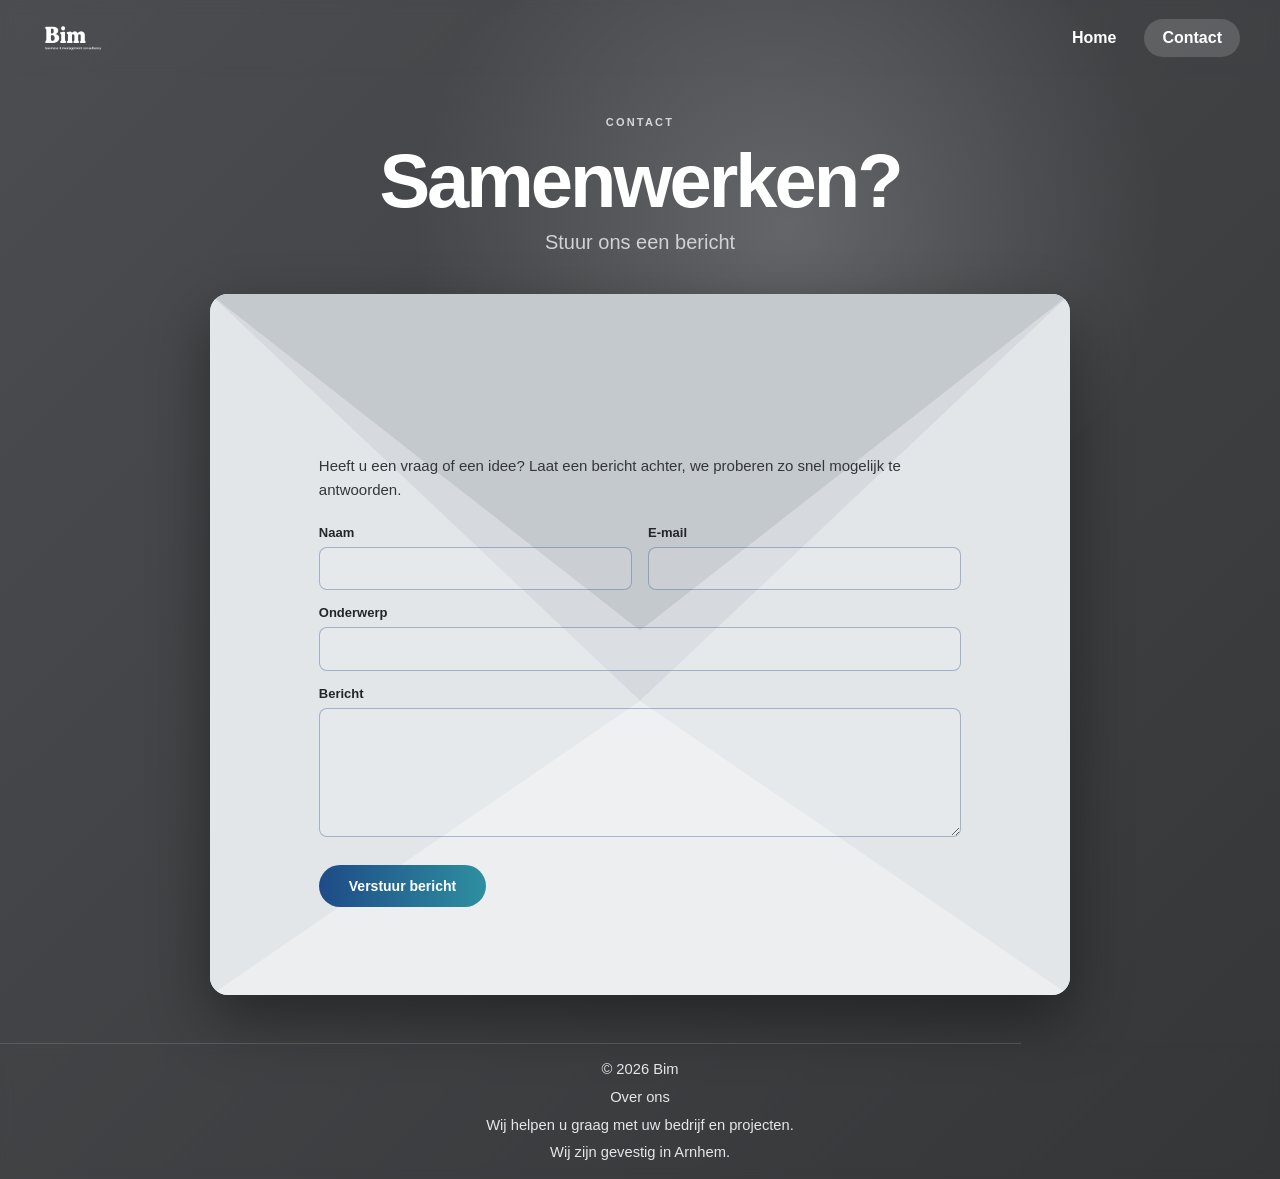
==== commit 8dde49b8: "update" ====
--- a/contact.html
+++ b/contact.html
@@ -86,8 +86,8 @@
         <div class="container footer-content">
             <p>© 2026 Bim</p>
             <p>Over ons</p>
-            <p>Wij zijn twee It'ers die graag nieuwe dingen bouwen,</p>
-            <p>Zo denken wij graag met u mee voor uw nieuwe project.</p>
+            <p>Wij helpen u graag met uw bedrijf en projecten.</p>
+            <p>Wij zijn gevestig in Arnhem.</p>
         </div>
     </footer>
 </body>
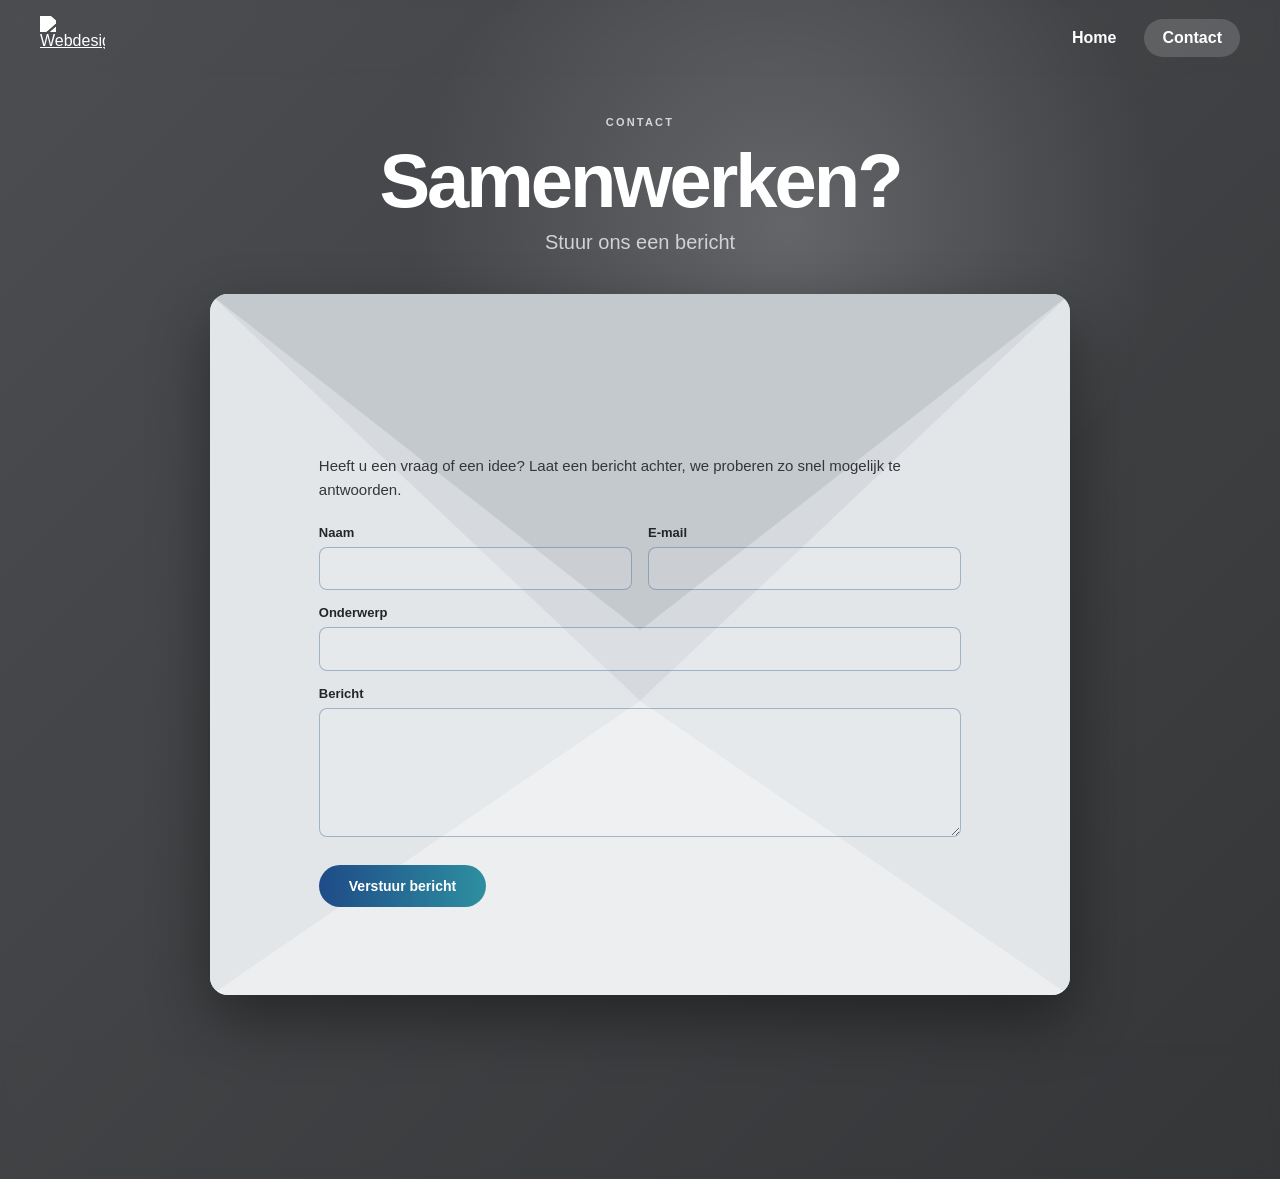
==== commit 4f4dde42: "laden update" ====
--- a/contact.html
+++ b/contact.html
@@ -9,7 +9,7 @@
     <meta name="description"
         content="Samenwerken? Stuur ons een bericht voor een nieuw webdesign of een dashboard op maat.">
 
-    <link rel="icon" href="images/favicon.ico">
+    <link rel="icon" type="image/png" href="images/opt/favicon.png">
     <link rel="stylesheet" href="css/normalize.css">
     <link rel="stylesheet" href="css/style.css">
     <link rel="stylesheet" href="css/contact.css">
@@ -19,7 +19,7 @@
     <header class="site-header">
         <div class="header-container">
             <a href="index.html" class="site-logo">
-                <img src="images/logo.png" alt="Webdesign">
+                <img src="images/opt/logo.webp" alt="Webdesign" width="260" height="173">
             </a>
 
             <nav class="main-nav" aria-label="Hoofdmenu">
--- a/css/style.css
+++ b/css/style.css
@@ -216,7 +216,7 @@
 .lower-section {
   position: relative;
   width: 100%;
-  background-image: url('../images/auto3.avif');
+  background-image: url('../images/opt/auto3-1600.webp');
   background-size: cover;
   background-position: center;
   padding: 4.5rem 1.5rem 6rem;
@@ -906,3 +906,55 @@
   }
 }
 
+
+
+/* =========================================================
+   LAAD-ANIMATIE VOOR AFBEELDINGEN
+   Grijze glans zolang de foto laadt, daarna zacht infaden.
+   ========================================================= */
+@keyframes shimmer {
+  from { background-position: 200% 0; }
+  to   { background-position: -200% 0; }
+}
+
+@keyframes img-in {
+  from { opacity: 0; }
+  to   { opacity: 1; }
+}
+
+.js .card:not(.is-loaded),
+.js .p-card:not(.is-loaded),
+.js .banner-break:not(.is-loaded),
+.js .p-banner:not(.is-loaded) {
+  background-image: linear-gradient(100deg, #3a3c3f 30%, #54575b 50%, #3a3c3f 70%);
+  background-size: 200% 100%;
+  animation: shimmer 1.4s linear infinite;
+}
+
+.js .card img,
+.js .p-card img,
+.js .banner-break img,
+.js .p-banner img {
+  opacity: 0;
+  animation: img-in 0.6s ease 4s both; /* vangnet: na 4s toch tonen als het script niet draait */
+}
+
+.js .card img.loaded,
+.js .p-card img.loaded,
+.js .banner-break img.loaded,
+.js .p-banner img.loaded {
+  opacity: 1;
+  animation: img-in 0.6s ease both;
+}
+
+@media (prefers-reduced-motion: reduce) {
+  .js .card:not(.is-loaded),
+  .js .p-card:not(.is-loaded),
+  .js .banner-break:not(.is-loaded),
+  .js .p-banner:not(.is-loaded) { animation: none; }
+
+  .js .card img.loaded,
+  .js .p-card img.loaded,
+  .js .banner-break img.loaded,
+  .js .p-banner img.loaded { animation: none; }
+}
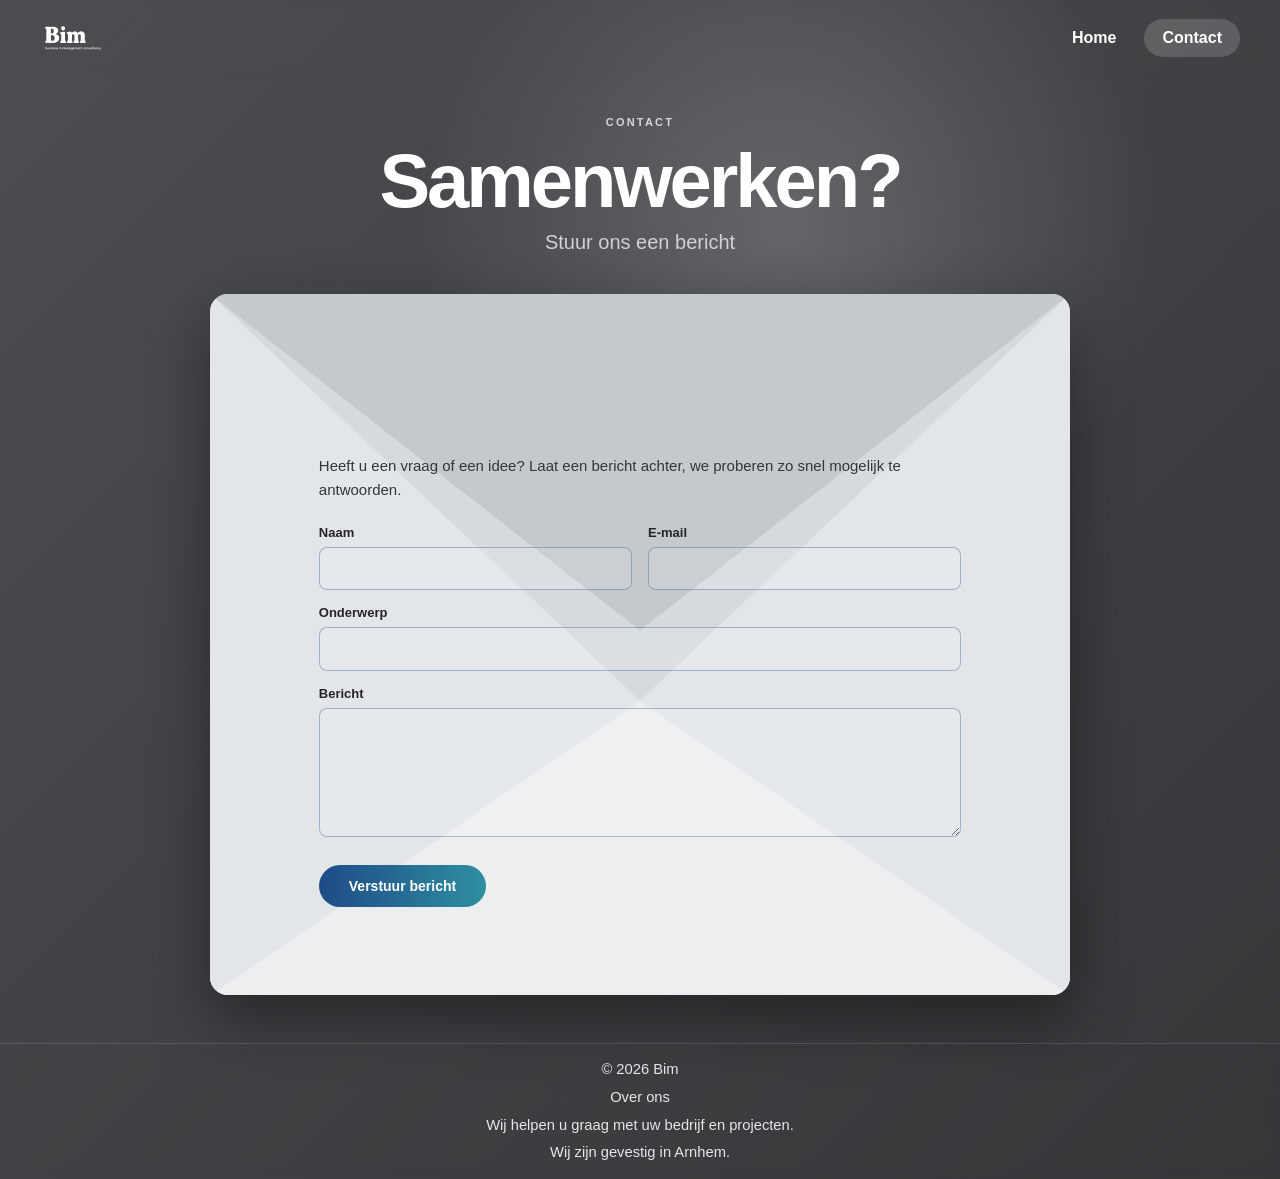
==== commit 5b77a553: "Update contact.html" ====
--- a/contact.html
+++ b/contact.html
@@ -19,7 +19,7 @@
     <header class="site-header">
         <div class="header-container">
             <a href="index.html" class="site-logo">
-                <img src="images/opt/logo.webp" alt="Webdesign" width="260" height="173">
+                <img src="images/logo.png" alt="Webdesign" width="260" height="173">
             </a>
 
             <nav class="main-nav" aria-label="Hoofdmenu">
